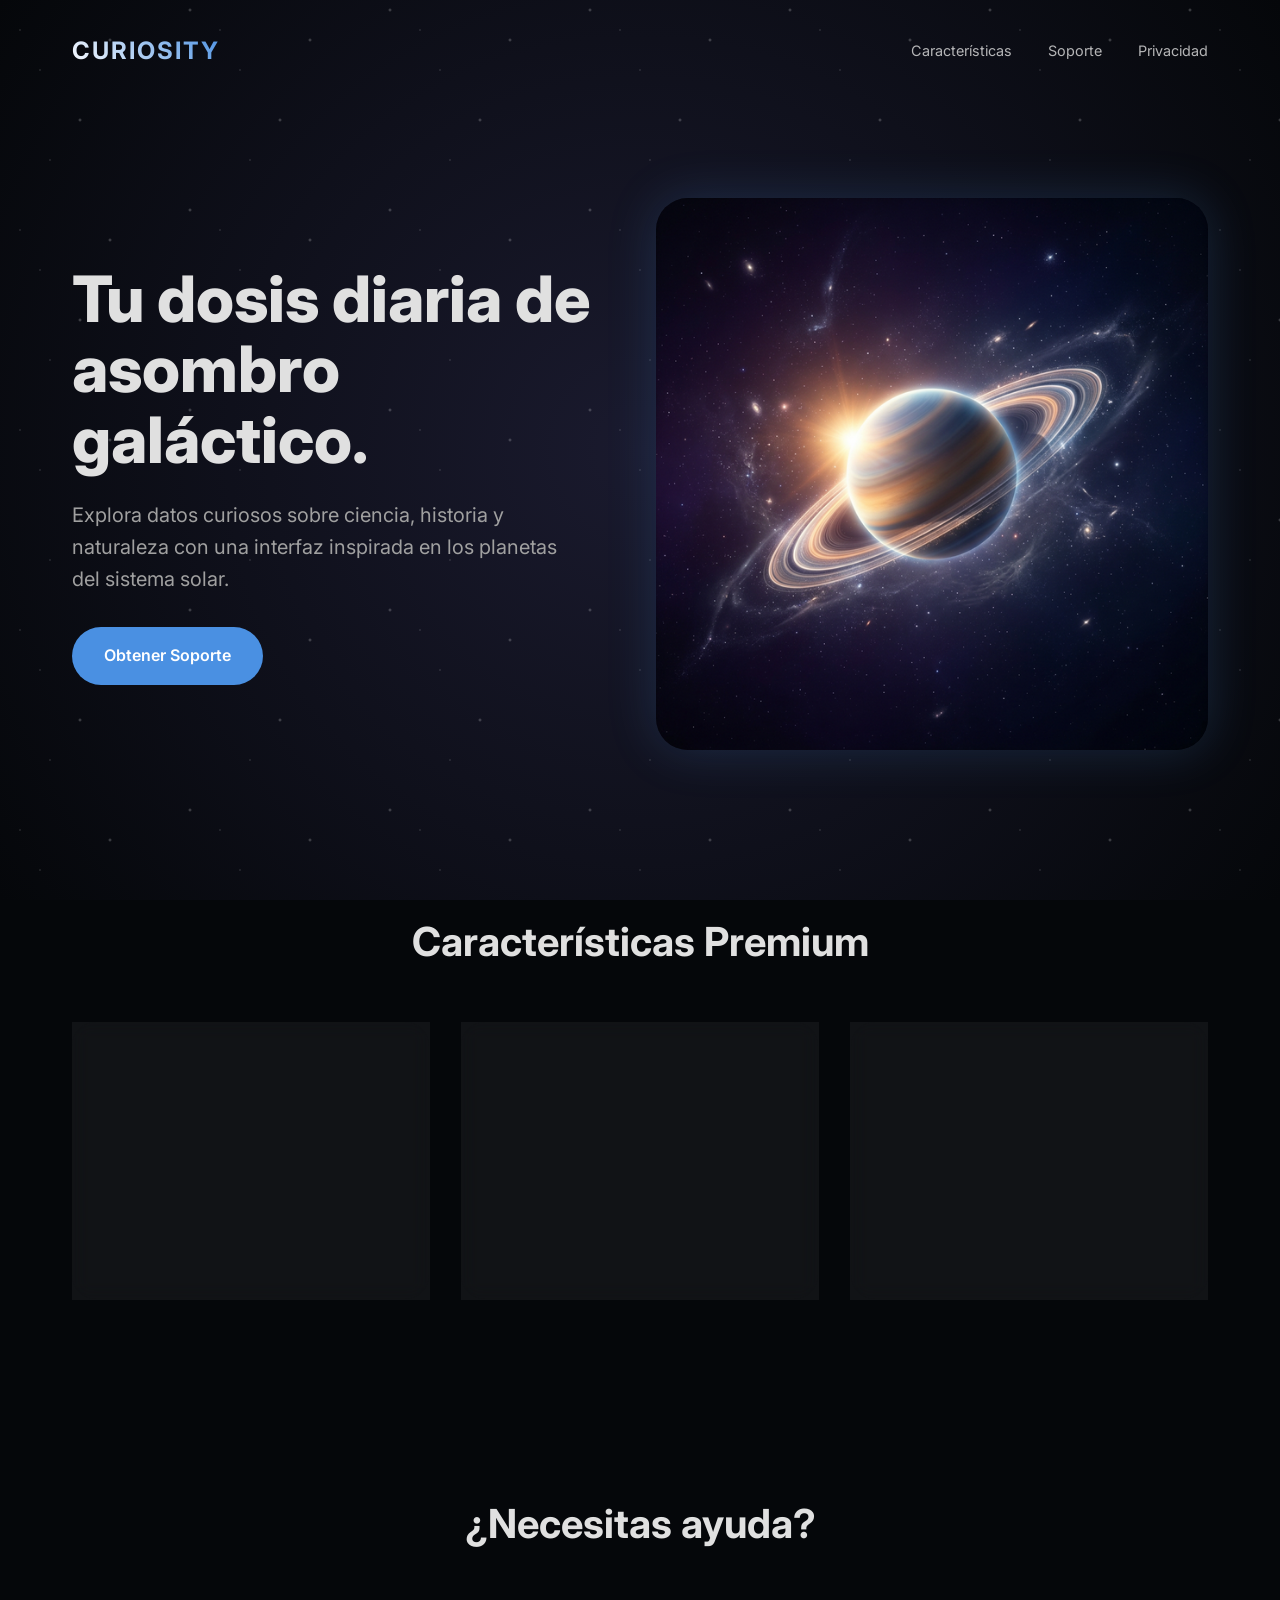
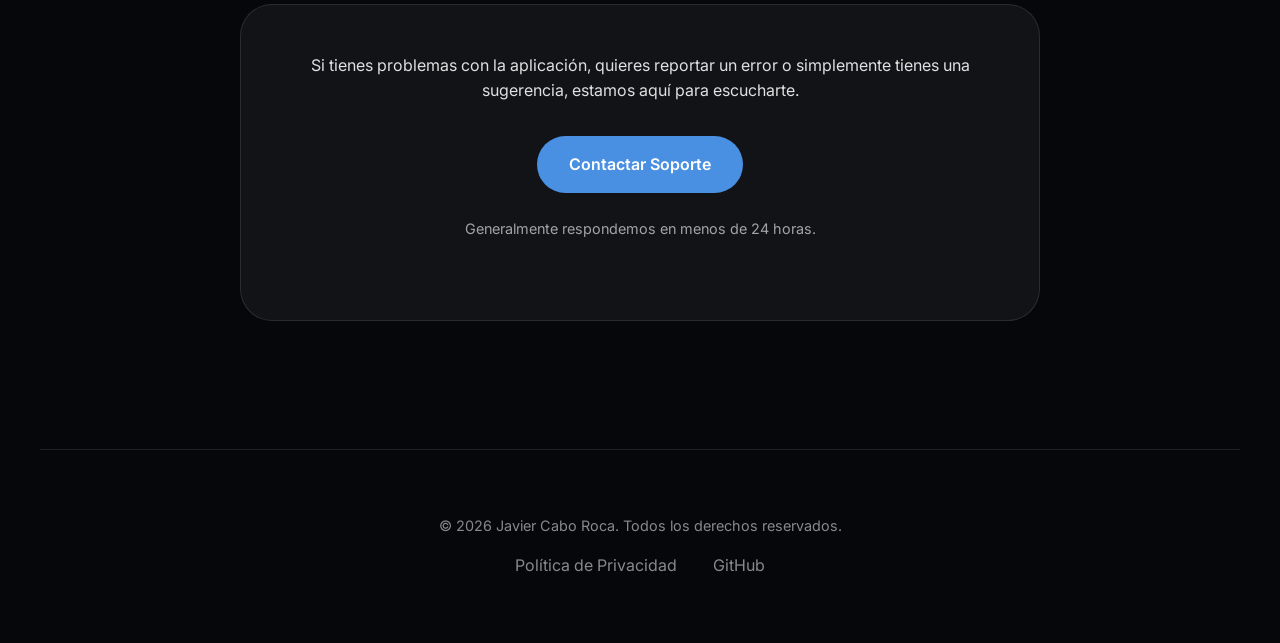
==== index.html @ 267b44f2 "Initial commit for Curiosity Support" ====
<!DOCTYPE html>
<html lang="es">

<head>
    <meta charset="UTF-8">
    <meta name="viewport" content="width=device-width, initial-scale=1.0">
    <title>Curiosity - Descubre el Universo</title>
    <link rel="stylesheet" href="styles.css">
    <link rel="preconnect" href="https://fonts.googleapis.com">
    <link rel="preconnect" href="https://fonts.gstatic.com" crossorigin>
    <link href="https://fonts.googleapis.com/css2?family=Inter:wght@400;600;700;800&display=swap" rel="stylesheet">
    <meta name="description"
        content="Curiosity - Una aplicación iOS para descubrir datos fascinantes sobre ciencia, historia y el universo con temas planetarios inmersivos.">
</head>

<body>
    <div class="stars-container"></div>

    <header>
        <div class="logo">CURIOSITY</div>
        <nav>
            <a href="#features">Características</a>
            <a href="#support">Soporte</a>
            <a href="privacy.html">Privacidad</a>
        </nav>
    </header>

    <main>
        <section class="hero">
            <div class="hero-content">
                <h1>Tu dosis diaria de asombro galáctico.</h1>
                <p>Explora datos curiosos sobre ciencia, historia y naturaleza con una interfaz inspirada en los
                    planetas del sistema solar.</p>
                <a href="#support" class="cta-button">Obtener Soporte</a>
            </div>
            <div class="hero-image">
                <img src="assets/images/hero.png" alt="Curiosity App Preview">
            </div>
        </section>

        <section id="features">
            <h2>Características Premium</h2>
            <div class="features-grid">
                <div class="feature-card">
                    <h3>🌍 Temas Planetarios</h3>
                    <p>Cambia la estética de la app con temas inspirados en Mercurio, Marte, la Tierra y más. Cada uno
                        con su propio ciclo de día/noche.</p>
                </div>
                <div class="feature-card">
                    <h3>🌐 Traducción Inteligente</h3>
                    <p>Datos curiosos de fuentes globales traducidos automáticamente a tu idioma usando tecnología
                        nativa de Apple.</p>
                </div>
                <div class="feature-card">
                    <h3>⚡ Experiencia Fluida</h3>
                    <p>Caché inteligente y pre-carga de datos para que nunca tengas que esperar. Funciona incluso sin
                        conexión.</p>
                </div>
            </div>
        </section>

        <section id="support">
            <h2>¿Necesitas ayuda?</h2>
            <div class="support-container">
                <p>Si tienes problemas con la aplicación, quieres reportar un error o simplemente tienes una sugerencia,
                    estamos aquí para escucharte.</p>
                <a href="mailto:jcaboroca@gmail.com?subject=Soporte Curiosity App" class="cta-button">Contactar
                    Soporte</a>
                <p style="margin-top: 1.5rem; font-size: 0.9rem; opacity: 0.7;">Generalmente respondemos en menos de 24
                    horas.</p>
            </div>
        </section>
    </main>

    <footer>
        <p>&copy; 2026 Javier Cabo Roca. Todos los derechos reservados.</p>
        <div class="footer-links">
            <a href="privacy.html">Política de Privacidad</a>
            <a href="https://github.com/jcaboroca" target="_blank">GitHub</a>
        </div>
    </footer>
</body>

</html>
---- styles.css ----
:root {
    --bg-color: #05070a;
    --text-color: #e0e0e0;
    --accent-color: #4a90e2;
    --secondary-color: #a0a0a0;
    --glass-bg: rgba(255, 255, 255, 0.05);
    --glass-border: rgba(255, 255, 255, 0.1);
    --font-main: 'Inter', -apple-system, BlinkMacSystemFont, "Segoe UI", Roboto, Helvetica, Arial, sans-serif;
}

* {
    margin: 0;
    padding: 0;
    box-sizing: border-box;
}

body {
    background-color: var(--bg-color);
    color: var(--text-color);
    font-family: var(--font-main);
    line-height: 1.6;
    overflow-x: hidden;
}

/* Background Animation */
.stars-container {
    position: fixed;
    top: 0;
    left: 0;
    width: 100%;
    height: 100%;
    z-index: -1;
    background: radial-gradient(circle at center, #1a1a2e 0%, #05070a 100%);
}

.stars-container::after {
    content: "";
    position: absolute;
    top: 0;
    left: 0;
    width: 100%;
    height: 100%;
    background-image: 
        radial-gradient(1px 1px at 20px 30px, #fff, rgba(0,0,0,0)),
        radial-gradient(1px 1px at 40px 70px, #fff, rgba(0,0,0,0)),
        radial-gradient(1px 1px at 50px 160px, #fff, rgba(0,0,0,0)),
        radial-gradient(2px 2px at 80px 120px, #fff, rgba(0,0,0,0)),
        radial-gradient(2px 2px at 110px 40px, #fff, rgba(0,0,0,0)),
        radial-gradient(2px 2px at 190px 10px, #fff, rgba(0,0,0,0));
    background-repeat: repeat;
    background-size: 200px 200px;
    opacity: 0.3;
    animation: move-stars 100s linear infinite;
}

@keyframes move-stars {
    from { transform: translateY(0); }
    to { transform: translateY(-200px); }
}

/* Layout */
header {
    padding: 2rem;
    display: flex;
    justify-content: space-between;
    align-items: center;
    max-width: 1200px;
    margin: 0 auto;
}

.logo {
    font-size: 1.5rem;
    font-weight: 700;
    letter-spacing: 2px;
    background: linear-gradient(45deg, #fff, var(--accent-color));
    -webkit-background-clip: text;
    -webkit-text-fill-color: transparent;
}

nav a {
    color: var(--text-color);
    text-decoration: none;
    margin-left: 2rem;
    font-size: 0.9rem;
    opacity: 0.8;
    transition: opacity 0.3s;
}

nav a:hover {
    opacity: 1;
}

main {
    max-width: 1200px;
    margin: 0 auto;
    padding: 2rem;
}

/* Hero Section */
.hero {
    display: flex;
    align-items: center;
    justify-content: space-between;
    padding: 4rem 0;
    min-height: 70vh;
}

.hero-content {
    flex: 1;
    padding-right: 2rem;
}

.hero-image {
    flex: 1;
    display: flex;
    justify-content: center;
    align-items: center;
    position: relative;
}

.hero-image img {
    max-width: 100%;
    border-radius: 2rem;
    box-shadow: 0 0 50px rgba(74, 144, 226, 0.2);
    animation: float 6s ease-in-out infinite;
}

@keyframes float {
    0%, 100% { transform: translateY(0); }
    50% { transform: translateY(-20px); }
}

h1 {
    font-size: 4rem;
    line-height: 1.1;
    margin-bottom: 1.5rem;
    font-weight: 800;
}

.hero p {
    font-size: 1.25rem;
    color: var(--secondary-color);
    margin-bottom: 2rem;
    max-width: 500px;
}

.cta-button {
    display: inline-block;
    padding: 1rem 2rem;
    background-color: var(--accent-color);
    color: white;
    text-decoration: none;
    border-radius: 50px;
    font-weight: 600;
    transition: transform 0.3s, box-shadow 0.3s;
}

.cta-button:hover {
    transform: translateY(-3px);
    box-shadow: 0 10px 20px rgba(74, 144, 226, 0.3);
}

/* Sections */
section {
    padding: 6rem 0;
}

h2 {
    font-size: 2.5rem;
    margin-bottom: 3rem;
    text-align: center;
}

.features-grid {
    display: grid;
    grid-template-columns: repeat(auto-fit, minmax(300px, 1fr));
    gap: 2rem;
}

.feature-card {
    background: var(--glass-bg);
    border: 1px solid var(--glass-border);
    backdrop-filter: blur(10px);
    padding: 2.5rem;
    border-radius: 1.5rem;
    transition: transform 0.3s;
}

.feature-card:hover {
    transform: translateY(-10px);
    background: rgba(255, 255, 255, 0.08);
}

.feature-card h3 {
    font-size: 1.5rem;
    margin-bottom: 1rem;
    color: var(--accent-color);
}

.support-container {
    max-width: 800px;
    margin: 0 auto;
    background: var(--glass-bg);
    border: 1px solid var(--glass-border);
    padding: 3rem;
    border-radius: 2rem;
    text-align: center;
}

.support-container p {
    margin-bottom: 2rem;
}

footer {
    padding: 4rem 2rem;
    text-align: center;
    border-top: 1px solid var(--glass-border);
    max-width: 1200px;
    margin: 0 auto;
}

footer p {
    opacity: 0.6;
    font-size: 0.9rem;
}

.footer-links {
    margin-top: 1rem;
}

.footer-links a {
    color: var(--text-color);
    text-decoration: none;
    margin: 0 1rem;
    opacity: 0.6;
}

.footer-links a:hover {
    opacity: 1;
}

/* Privacy Page Specific */
.policy-content {
    max-width: 800px;
    margin: 0 auto;
    padding: 4rem 0;
}

.policy-content h3 {
    margin-top: 2rem;
    margin-bottom: 1rem;
}

.policy-content p {
    margin-bottom: 1rem;
    color: var(--secondary-color);
}

/* Responsive */
@media (max-width: 768px) {
    .hero {
        flex-direction: column;
        text-align: center;
        padding: 2rem 0;
    }
    
    .hero-content {
        padding-right: 0;
        margin-bottom: 3rem;
    }
    
    h1 {
        font-size: 2.5rem;
    }
    
    .hero p {
        margin: 0 auto 2rem;
    }
}
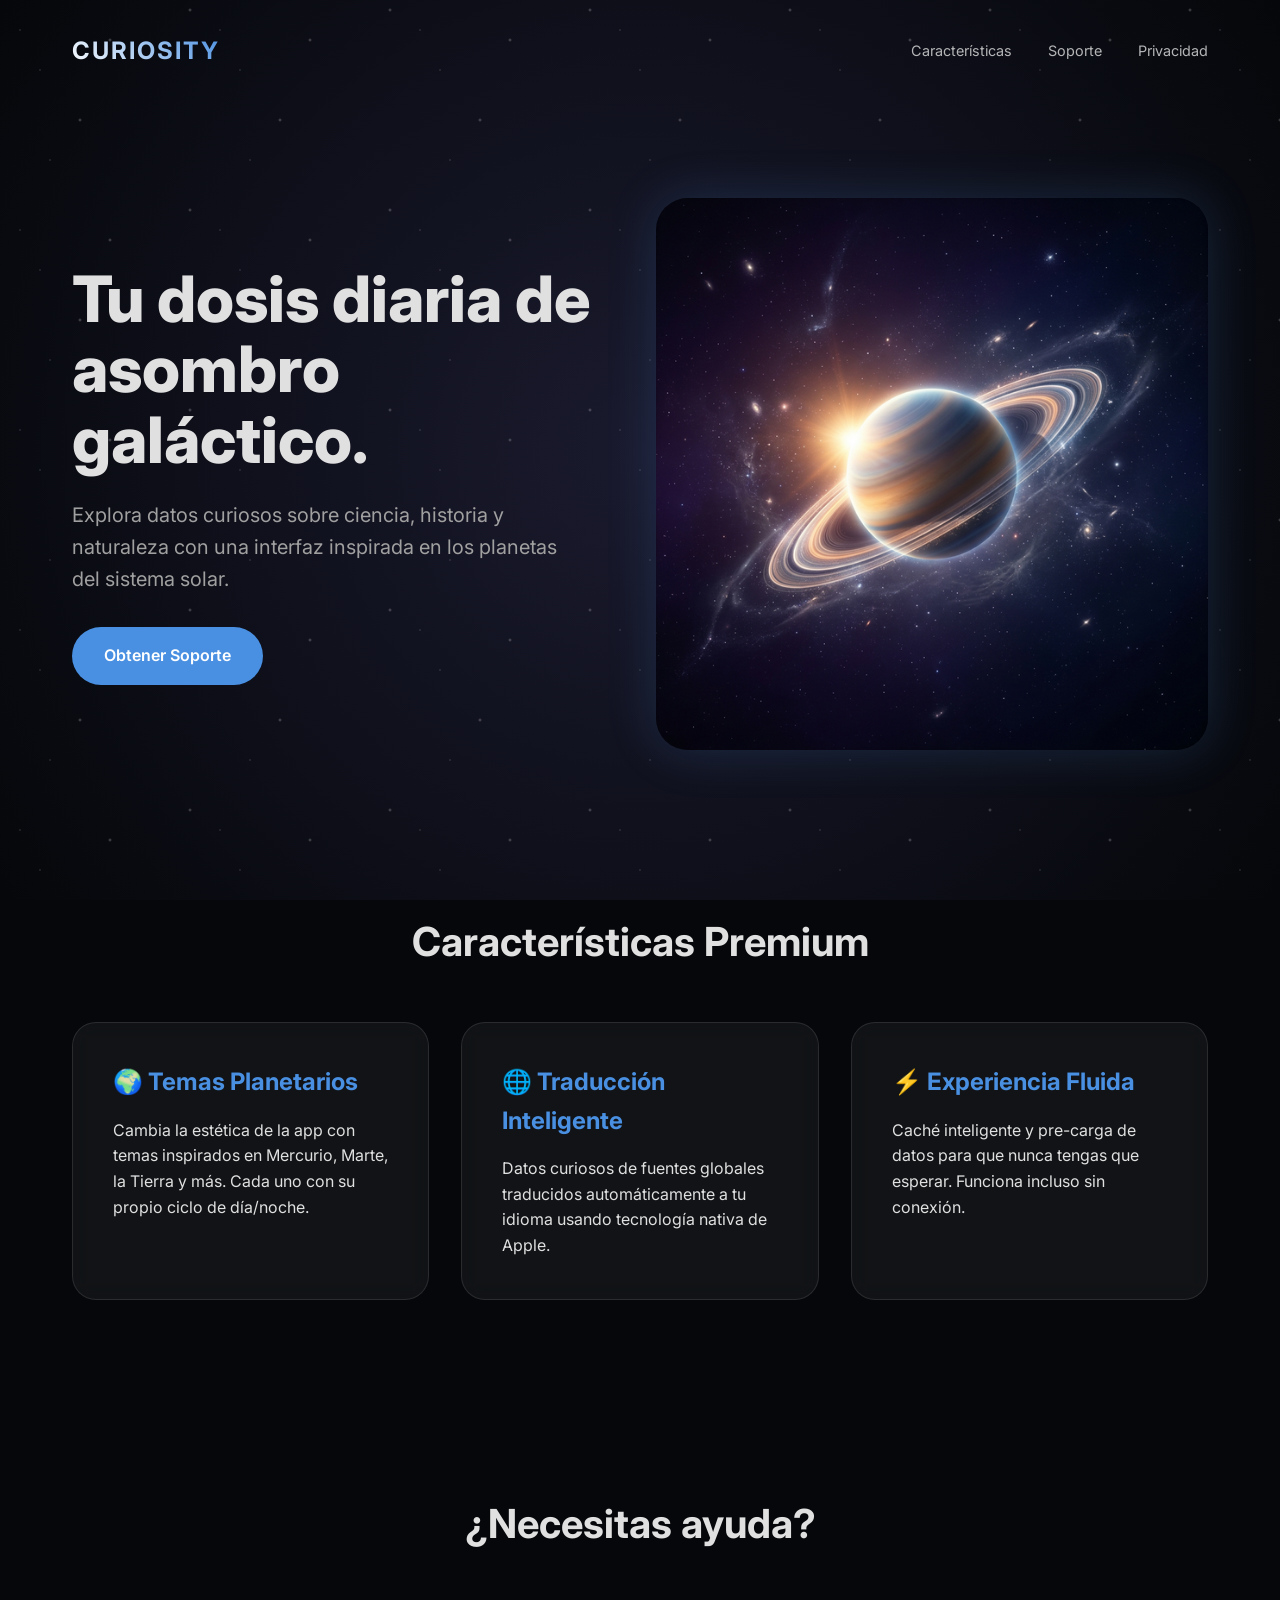
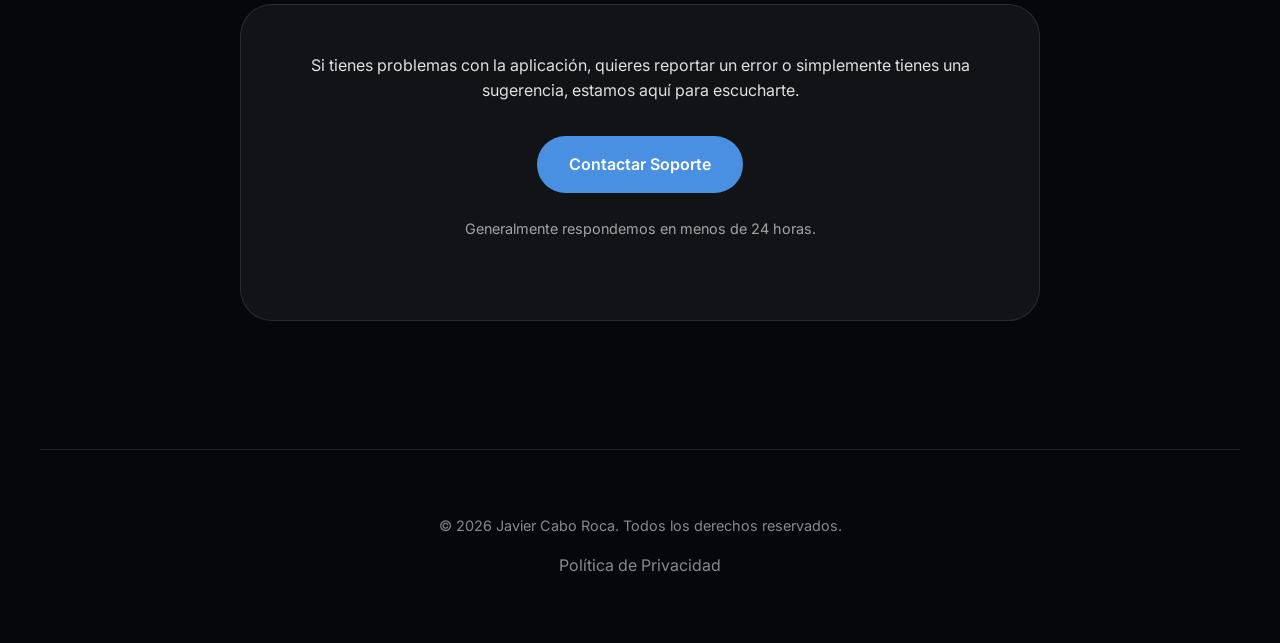
==== commit 08a0b219: "commit github delete link" ====
--- a/index.html
+++ b/index.html
@@ -76,7 +76,6 @@
         <p>&copy; 2026 Javier Cabo Roca. Todos los derechos reservados.</p>
         <div class="footer-links">
             <a href="privacy.html">Política de Privacidad</a>
-            <a href="https://github.com/jcaboroca" target="_blank">GitHub</a>
         </div>
     </footer>
 </body>
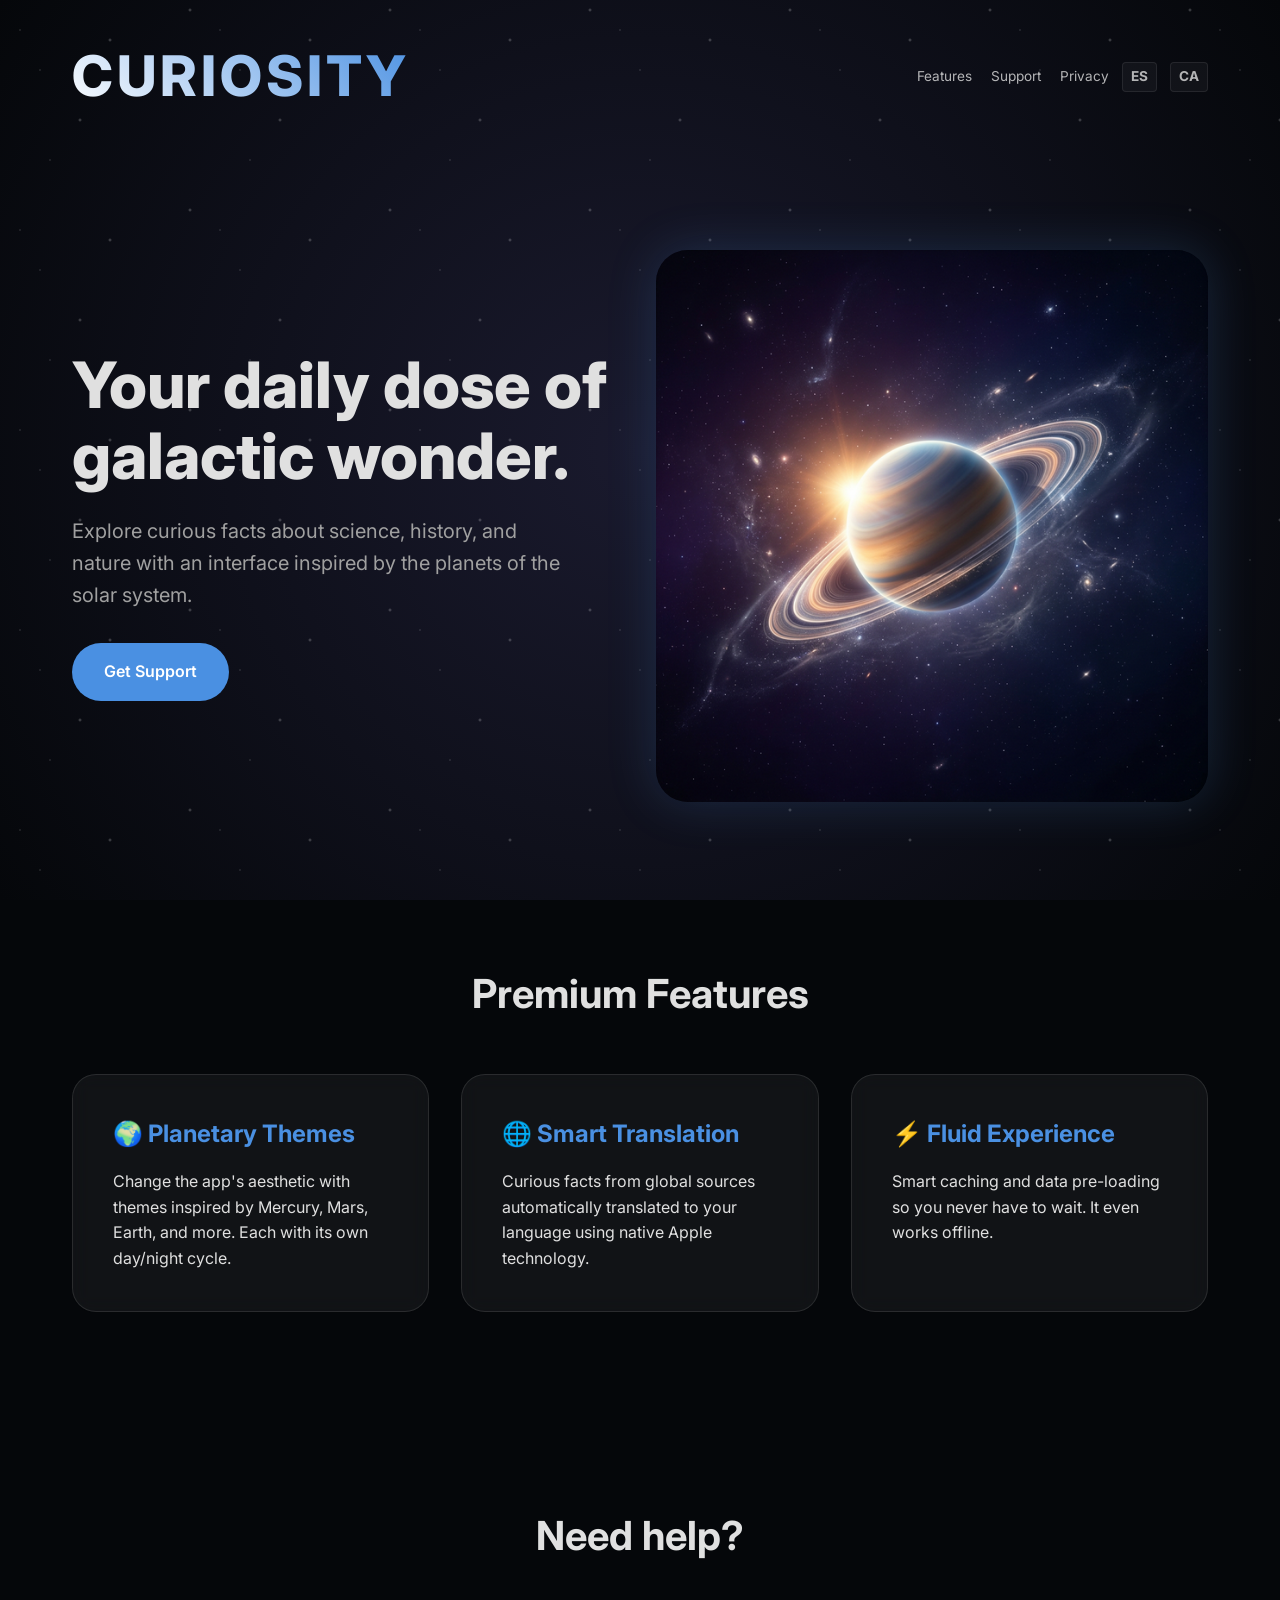
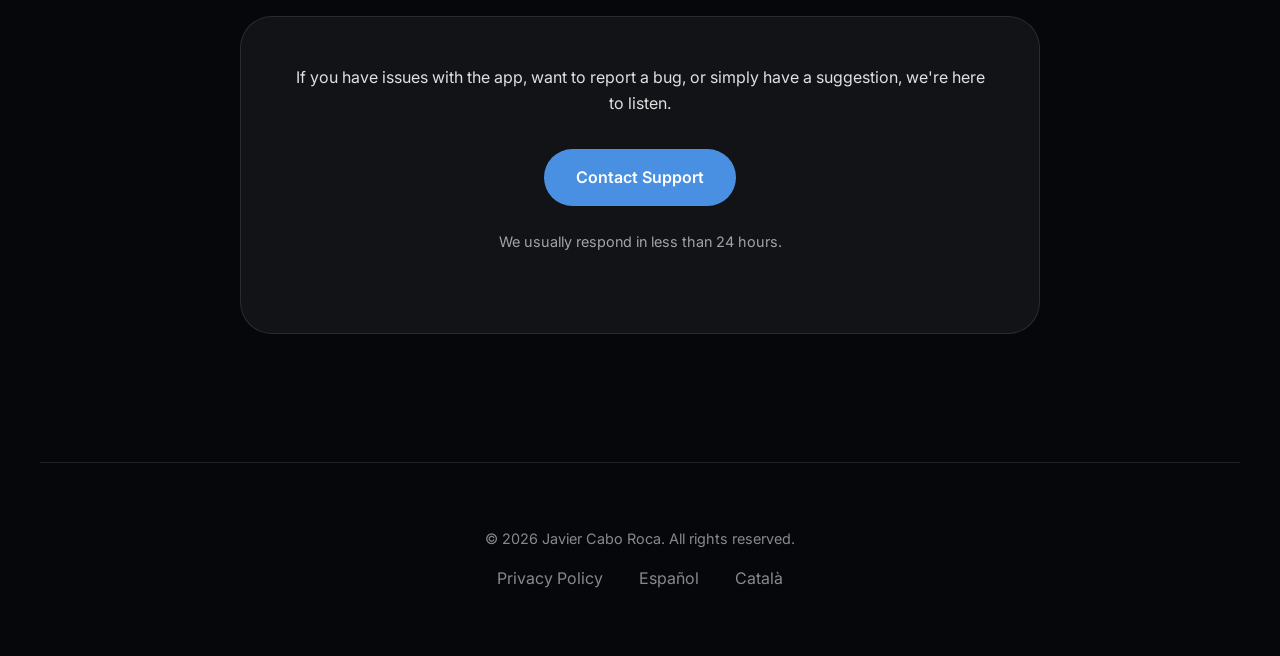
==== commit 09b462b4: "languages" ====
--- a/index.html
+++ b/index.html
@@ -1,16 +1,16 @@
 <!DOCTYPE html>
-<html lang="es">
+<html lang="en">
 
 <head>
     <meta charset="UTF-8">
     <meta name="viewport" content="width=device-width, initial-scale=1.0">
-    <title>Curiosity - Descubre el Universo</title>
+    <title>Curiosity - Discover the Universe</title>
     <link rel="stylesheet" href="styles.css">
     <link rel="preconnect" href="https://fonts.googleapis.com">
     <link rel="preconnect" href="https://fonts.gstatic.com" crossorigin>
     <link href="https://fonts.googleapis.com/css2?family=Inter:wght@400;600;700;800&display=swap" rel="stylesheet">
     <meta name="description"
-        content="Curiosity - Una aplicación iOS para descubrir datos fascinantes sobre ciencia, historia y el universo con temas planetarios inmersivos.">
+        content="Curiosity - An iOS app to discover fascinating facts about science, history, and the universe with immersive planetary themes.">
 </head>
 
 <body>
@@ -19,19 +19,21 @@
     <header>
         <div class="logo">CURIOSITY</div>
         <nav>
-            <a href="#features">Características</a>
-            <a href="#support">Soporte</a>
-            <a href="privacy.html">Privacidad</a>
+            <a href="#features">Features</a>
+            <a href="#support">Support</a>
+            <a href="privacy.html">Privacy</a>
+            <a href="es/index.html" class="lang-switch">ES</a>
+            <a href="ca/index.html" class="lang-switch">CA</a>
         </nav>
     </header>
 
     <main>
         <section class="hero">
             <div class="hero-content">
-                <h1>Tu dosis diaria de asombro galáctico.</h1>
-                <p>Explora datos curiosos sobre ciencia, historia y naturaleza con una interfaz inspirada en los
-                    planetas del sistema solar.</p>
-                <a href="#support" class="cta-button">Obtener Soporte</a>
+                <h1>Your daily dose of galactic wonder.</h1>
+                <p>Explore curious facts about science, history, and nature with an interface inspired by the planets of
+                    the solar system.</p>
+                <a href="#support" class="cta-button">Get Support</a>
             </div>
             <div class="hero-image">
                 <img src="assets/images/hero.png" alt="Curiosity App Preview">
@@ -39,43 +41,44 @@
         </section>
 
         <section id="features">
-            <h2>Características Premium</h2>
+            <h2>Premium Features</h2>
             <div class="features-grid">
                 <div class="feature-card">
-                    <h3>🌍 Temas Planetarios</h3>
-                    <p>Cambia la estética de la app con temas inspirados en Mercurio, Marte, la Tierra y más. Cada uno
-                        con su propio ciclo de día/noche.</p>
+                    <h3>🌍 Planetary Themes</h3>
+                    <p>Change the app's aesthetic with themes inspired by Mercury, Mars, Earth, and more. Each with its
+                        own day/night cycle.</p>
                 </div>
                 <div class="feature-card">
-                    <h3>🌐 Traducción Inteligente</h3>
-                    <p>Datos curiosos de fuentes globales traducidos automáticamente a tu idioma usando tecnología
-                        nativa de Apple.</p>
+                    <h3>🌐 Smart Translation</h3>
+                    <p>Curious facts from global sources automatically translated to your language using native Apple
+                        technology.</p>
                 </div>
                 <div class="feature-card">
-                    <h3>⚡ Experiencia Fluida</h3>
-                    <p>Caché inteligente y pre-carga de datos para que nunca tengas que esperar. Funciona incluso sin
-                        conexión.</p>
+                    <h3>⚡ Fluid Experience</h3>
+                    <p>Smart caching and data pre-loading so you never have to wait. It even works offline.</p>
                 </div>
             </div>
         </section>
 
         <section id="support">
-            <h2>¿Necesitas ayuda?</h2>
+            <h2>Need help?</h2>
             <div class="support-container">
-                <p>Si tienes problemas con la aplicación, quieres reportar un error o simplemente tienes una sugerencia,
-                    estamos aquí para escucharte.</p>
-                <a href="mailto:jcaboroca@gmail.com?subject=Soporte Curiosity App" class="cta-button">Contactar
-                    Soporte</a>
-                <p style="margin-top: 1.5rem; font-size: 0.9rem; opacity: 0.7;">Generalmente respondemos en menos de 24
-                    horas.</p>
+                <p>If you have issues with the app, want to report a bug, or simply have a suggestion, we're here to
+                    listen.</p>
+                <a href="mailto:jcaboroca@gmail.com?subject=Curiosity App Support" class="cta-button">Contact
+                    Support</a>
+                <p style="margin-top: 1.5rem; font-size: 0.9rem; opacity: 0.7;">We usually respond in less than 24
+                    hours.</p>
             </div>
         </section>
     </main>
 
     <footer>
-        <p>&copy; 2026 Javier Cabo Roca. Todos los derechos reservados.</p>
+        <p>&copy; 2026 Javier Cabo Roca. All rights reserved.</p>
         <div class="footer-links">
-            <a href="privacy.html">Política de Privacidad</a>
+            <a href="privacy.html">Privacy Policy</a>
+            <a href="es/index.html">Español</a>
+            <a href="ca/index.html">Català</a>
         </div>
     </footer>
 </body>
--- a/styles.css
+++ b/styles.css
@@ -40,13 +40,13 @@
     left: 0;
     width: 100%;
     height: 100%;
-    background-image: 
-        radial-gradient(1px 1px at 20px 30px, #fff, rgba(0,0,0,0)),
-        radial-gradient(1px 1px at 40px 70px, #fff, rgba(0,0,0,0)),
-        radial-gradient(1px 1px at 50px 160px, #fff, rgba(0,0,0,0)),
-        radial-gradient(2px 2px at 80px 120px, #fff, rgba(0,0,0,0)),
-        radial-gradient(2px 2px at 110px 40px, #fff, rgba(0,0,0,0)),
-        radial-gradient(2px 2px at 190px 10px, #fff, rgba(0,0,0,0));
+    background-image:
+        radial-gradient(1px 1px at 20px 30px, #fff, rgba(0, 0, 0, 0)),
+        radial-gradient(1px 1px at 40px 70px, #fff, rgba(0, 0, 0, 0)),
+        radial-gradient(1px 1px at 50px 160px, #fff, rgba(0, 0, 0, 0)),
+        radial-gradient(2px 2px at 80px 120px, #fff, rgba(0, 0, 0, 0)),
+        radial-gradient(2px 2px at 110px 40px, #fff, rgba(0, 0, 0, 0)),
+        radial-gradient(2px 2px at 190px 10px, #fff, rgba(0, 0, 0, 0));
     background-repeat: repeat;
     background-size: 200px 200px;
     opacity: 0.3;
@@ -54,8 +54,13 @@
 }
 
 @keyframes move-stars {
-    from { transform: translateY(0); }
-    to { transform: translateY(-200px); }
+    from {
+        transform: translateY(0);
+    }
+
+    to {
+        transform: translateY(-200px);
+    }
 }
 
 /* Layout */
@@ -69,21 +74,36 @@
 }
 
 .logo {
-    font-size: 1.5rem;
-    font-weight: 700;
-    letter-spacing: 2px;
+    font-size: 3.5rem;
+    font-weight: 800;
+    letter-spacing: 4px;
     background: linear-gradient(45deg, #fff, var(--accent-color));
     -webkit-background-clip: text;
+    background-clip: text;
     -webkit-text-fill-color: transparent;
+}
+
+header nav {
+    display: flex;
+    align-items: center;
 }
 
 nav a {
     color: var(--text-color);
     text-decoration: none;
-    margin-left: 2rem;
-    font-size: 0.9rem;
+    margin-left: 1.2rem;
+    font-size: 0.85rem;
     opacity: 0.8;
     transition: opacity 0.3s;
+}
+
+.lang-switch {
+    border: 1px solid var(--glass-border);
+    padding: 0.2rem 0.5rem;
+    border-radius: 4px;
+    font-weight: 700;
+    background: var(--glass-bg);
+    margin-left: 0.8rem;
 }
 
 nav a:hover {
@@ -126,8 +146,15 @@
 }
 
 @keyframes float {
-    0%, 100% { transform: translateY(0); }
-    50% { transform: translateY(-20px); }
+
+    0%,
+    100% {
+        transform: translateY(0);
+    }
+
+    50% {
+        transform: translateY(-20px);
+    }
 }
 
 h1 {
@@ -263,17 +290,17 @@
         text-align: center;
         padding: 2rem 0;
     }
-    
+
     .hero-content {
         padding-right: 0;
         margin-bottom: 3rem;
     }
-    
+
     h1 {
         font-size: 2.5rem;
     }
-    
+
     .hero p {
         margin: 0 auto 2rem;
     }
-}
+}
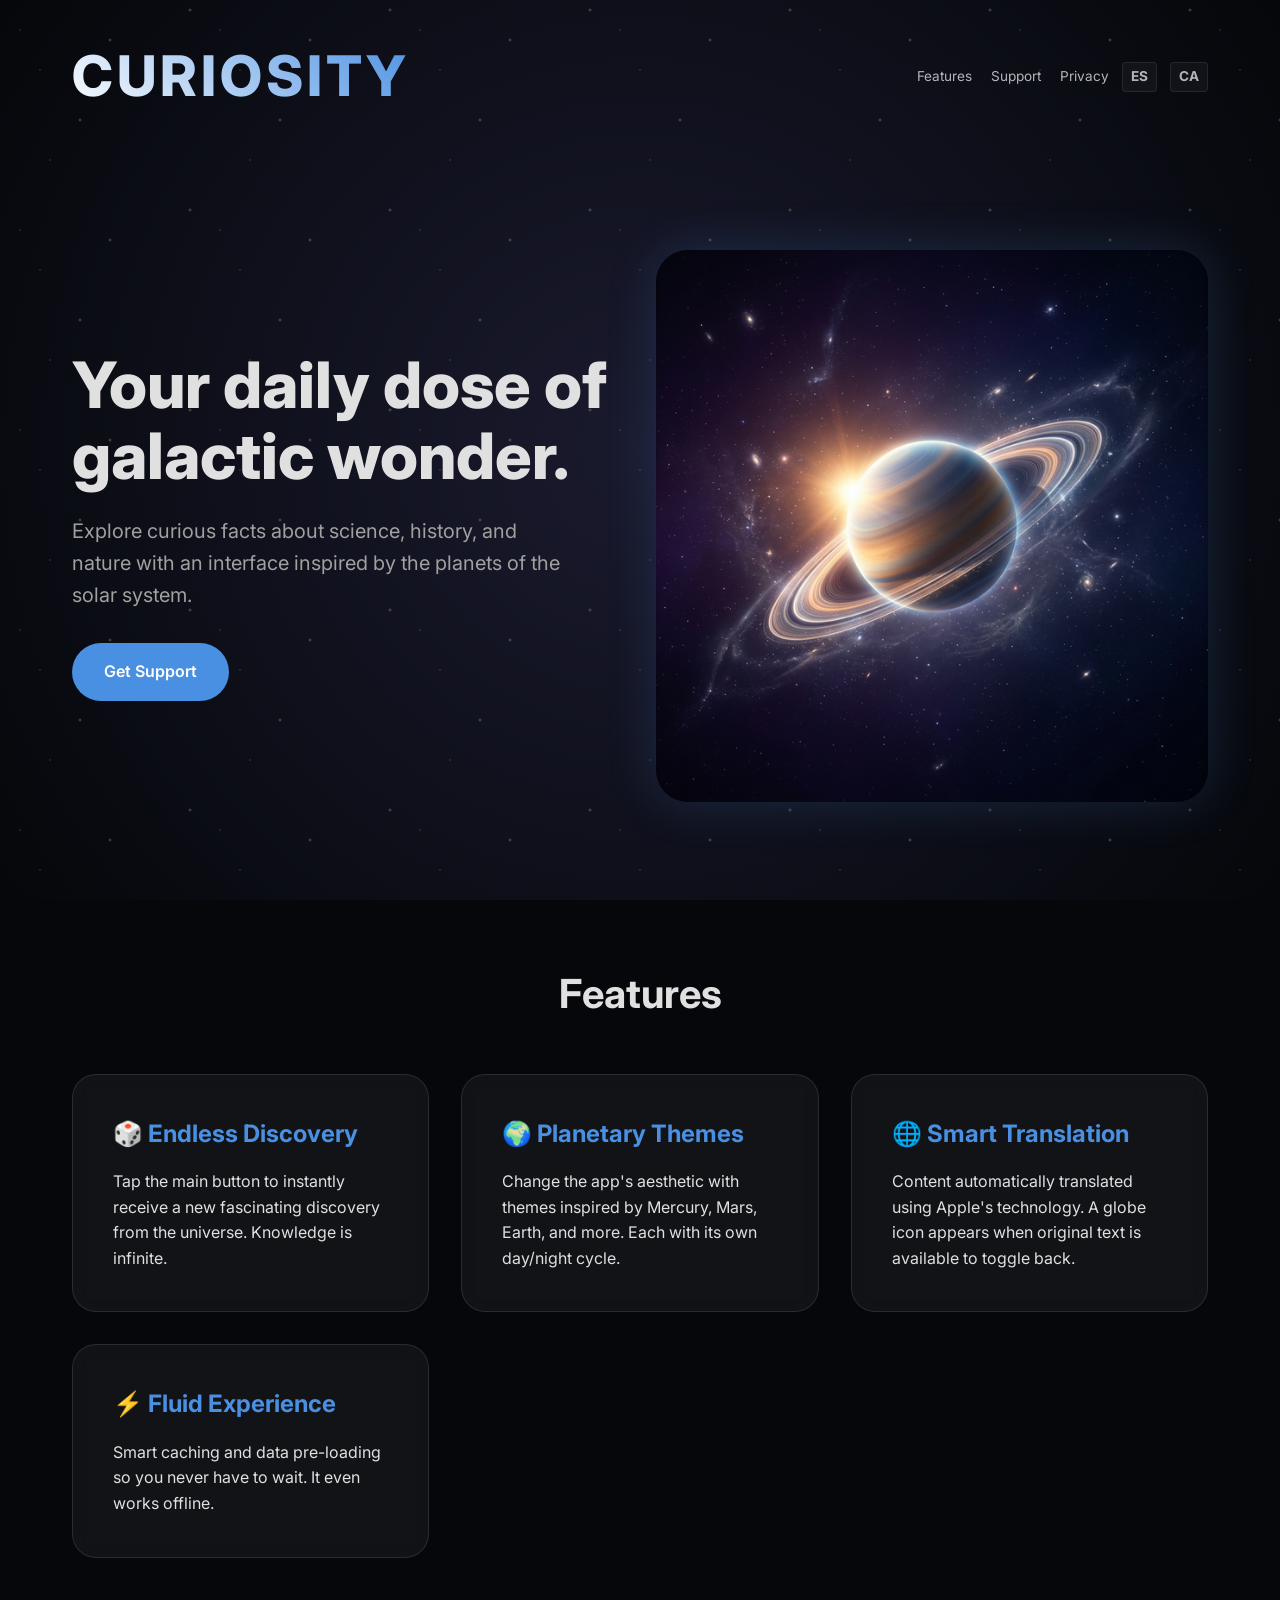
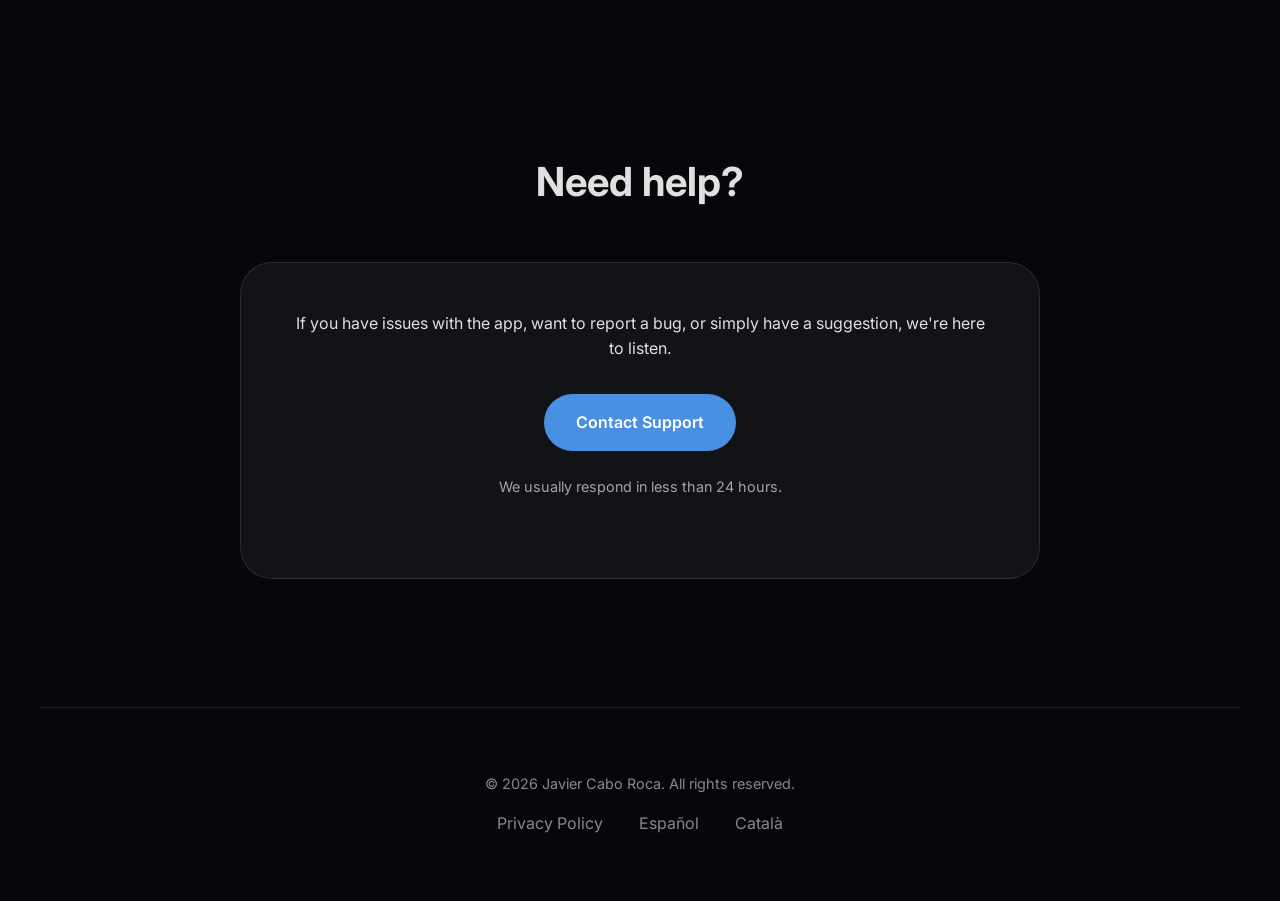
==== commit 40b9f61a: "feat: Add 'Endless Discovery' feature, refine 'Smart Translation' description, update 'Features' sec" ====
--- a/index.html
+++ b/index.html
@@ -41,8 +41,13 @@
         </section>
 
         <section id="features">
-            <h2>Premium Features</h2>
+            <h2>Features</h2>
             <div class="features-grid">
+                <div class="feature-card">
+                    <h3>🎲 Endless Discovery</h3>
+                    <p>Tap the main button to instantly receive a new fascinating discovery from the universe. Knowledge
+                        is infinite.</p>
+                </div>
                 <div class="feature-card">
                     <h3>🌍 Planetary Themes</h3>
                     <p>Change the app's aesthetic with themes inspired by Mercury, Mars, Earth, and more. Each with its
@@ -50,8 +55,8 @@
                 </div>
                 <div class="feature-card">
                     <h3>🌐 Smart Translation</h3>
-                    <p>Curious facts from global sources automatically translated to your language using native Apple
-                        technology.</p>
+                    <p>Content automatically translated using Apple's technology. A globe icon appears when original
+                        text is available to toggle back.</p>
                 </div>
                 <div class="feature-card">
                     <h3>⚡ Fluid Experience</h3>
--- a/styles.css
+++ b/styles.css
@@ -285,15 +285,31 @@
 
 /* Responsive */
 @media (max-width: 768px) {
-    .hero {
+    header {
         flex-direction: column;
+        gap: 1.5rem;
+        padding: 1.5rem 1rem;
         text-align: center;
-        padding: 2rem 0;
-    }
-
-    .hero-content {
-        padding-right: 0;
-        margin-bottom: 3rem;
+    }
+
+    header nav {
+        justify-content: center;
+        flex-wrap: wrap;
+        gap: 0.5rem;
+    }
+
+    nav a {
+        margin: 0.3rem 0.6rem;
+        font-size: 0.8rem;
+    }
+
+    .lang-switch {
+        margin: 0.2rem;
+    }
+
+    .logo {
+        font-size: 2.2rem;
+        letter-spacing: 2px;
     }
 
     h1 {
@@ -302,5 +318,14 @@
 
     .hero p {
         margin: 0 auto 2rem;
+        font-size: 1.1rem;
+    }
+
+    .features-grid {
+        grid-template-columns: 1fr;
+    }
+
+    .feature-card {
+        padding: 1.5rem;
     }
 }
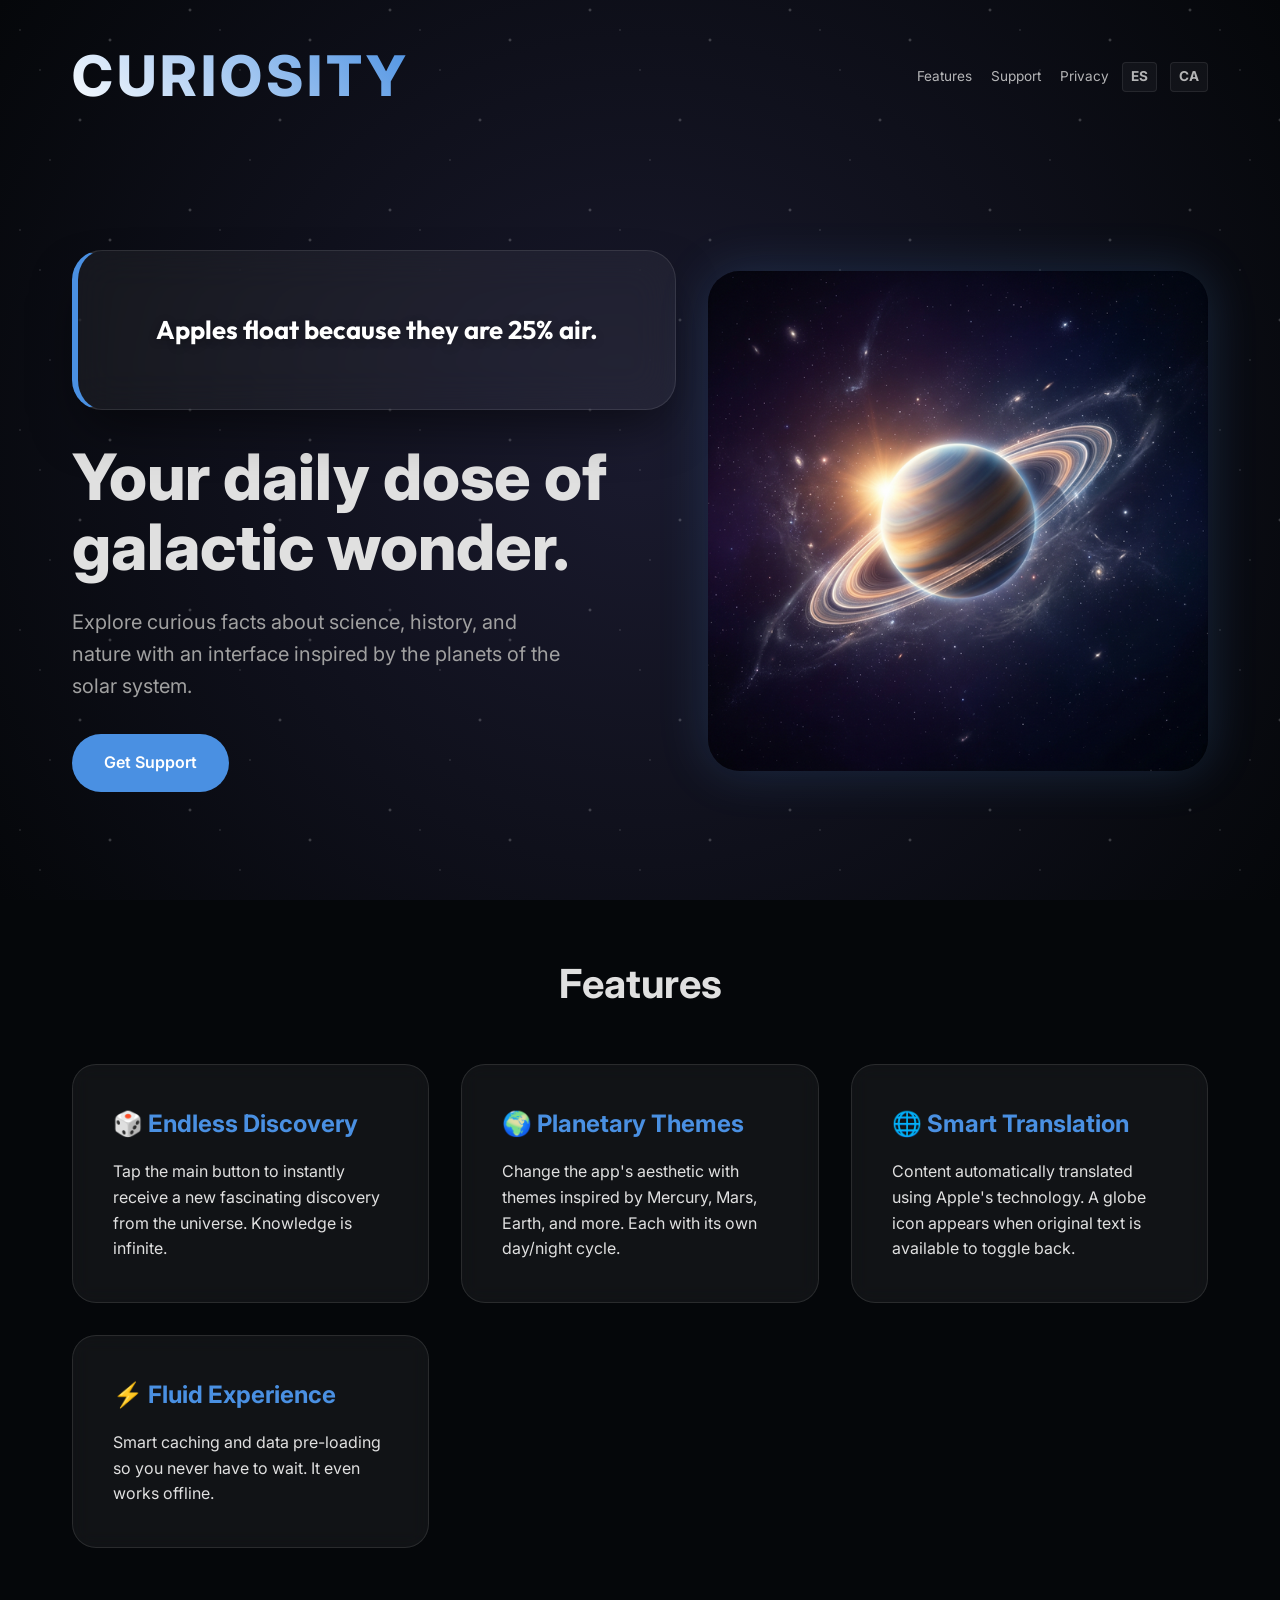
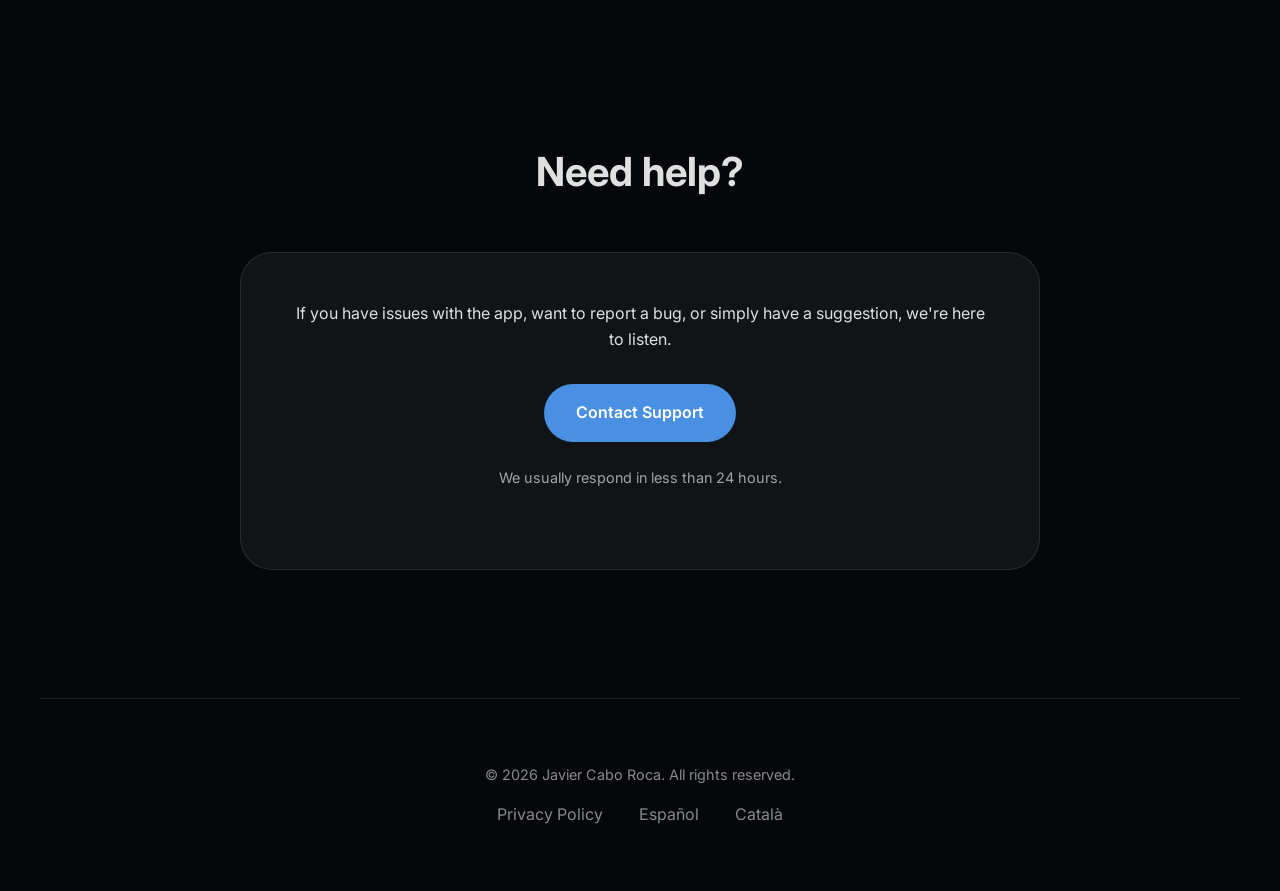
==== commit 6cfe8815: "fix: Corrected Catalan translation from "Temas Planetaris" to "Temes Planetaris"." ====
--- a/index.html
+++ b/index.html
@@ -8,7 +8,9 @@
     <link rel="stylesheet" href="styles.css">
     <link rel="preconnect" href="https://fonts.googleapis.com">
     <link rel="preconnect" href="https://fonts.gstatic.com" crossorigin>
-    <link href="https://fonts.googleapis.com/css2?family=Inter:wght@400;600;700;800&display=swap" rel="stylesheet">
+    <link
+        href="https://fonts.googleapis.com/css2?family=Inter:wght@400;600;700;800&family=Outfit:wght@700;900&display=swap"
+        rel="stylesheet">
     <meta name="description"
         content="Curiosity - An iOS app to discover fascinating facts about science, history, and the universe with immersive planetary themes.">
 </head>
@@ -30,6 +32,9 @@
     <main>
         <section class="hero">
             <div class="hero-content">
+                <div class="demo-widget" style="margin-bottom: 2rem; max-width: 100%;">
+                    <div id="fact-text">Loading discovery...</div>
+                </div>
                 <h1>Your daily dose of galactic wonder.</h1>
                 <p>Explore curious facts about science, history, and nature with an interface inspired by the planets of
                     the solar system.</p>
@@ -86,6 +91,7 @@
             <a href="ca/index.html">Català</a>
         </div>
     </footer>
+    <script src="script.js"></script>
 </body>
 
 </html>
--- a/styles.css
+++ b/styles.css
@@ -136,6 +136,7 @@
     justify-content: center;
     align-items: center;
     position: relative;
+    max-width: 500px;
 }
 
 .hero-image img {
@@ -143,6 +144,42 @@
     border-radius: 2rem;
     box-shadow: 0 0 50px rgba(74, 144, 226, 0.2);
     animation: float 6s ease-in-out infinite;
+}
+
+/* Demo Widget */
+.demo-widget {
+    background: rgba(255, 255, 255, 0.05);
+    backdrop-filter: blur(20px);
+    -webkit-backdrop-filter: blur(20px);
+    border: 1px solid rgba(255, 255, 255, 0.1);
+    border-radius: 30px;
+    padding: 2.5rem;
+    width: 100%;
+    max-width: 600px;
+    min-height: 160px;
+    display: flex;
+    align-items: center;
+    justify-content: center;
+    box-shadow: 0 25px 50px -12px rgba(0, 0, 0, 0.5);
+    position: relative;
+    overflow: hidden;
+    margin-bottom: 2.5rem;
+    border-left: 6px solid var(--accent-color);
+}
+
+#fact-text {
+    font-family: 'Outfit', sans-serif;
+    font-size: 1.6rem;
+    line-height: 1.3;
+    font-weight: 700;
+    text-align: center;
+    color: #ffffff;
+    transition: opacity 0.5s ease;
+    text-shadow: 0 2px 10px rgba(0, 0, 0, 0.3);
+}
+
+#fact-text.fade-out {
+    opacity: 0;
 }
 
 @keyframes float {
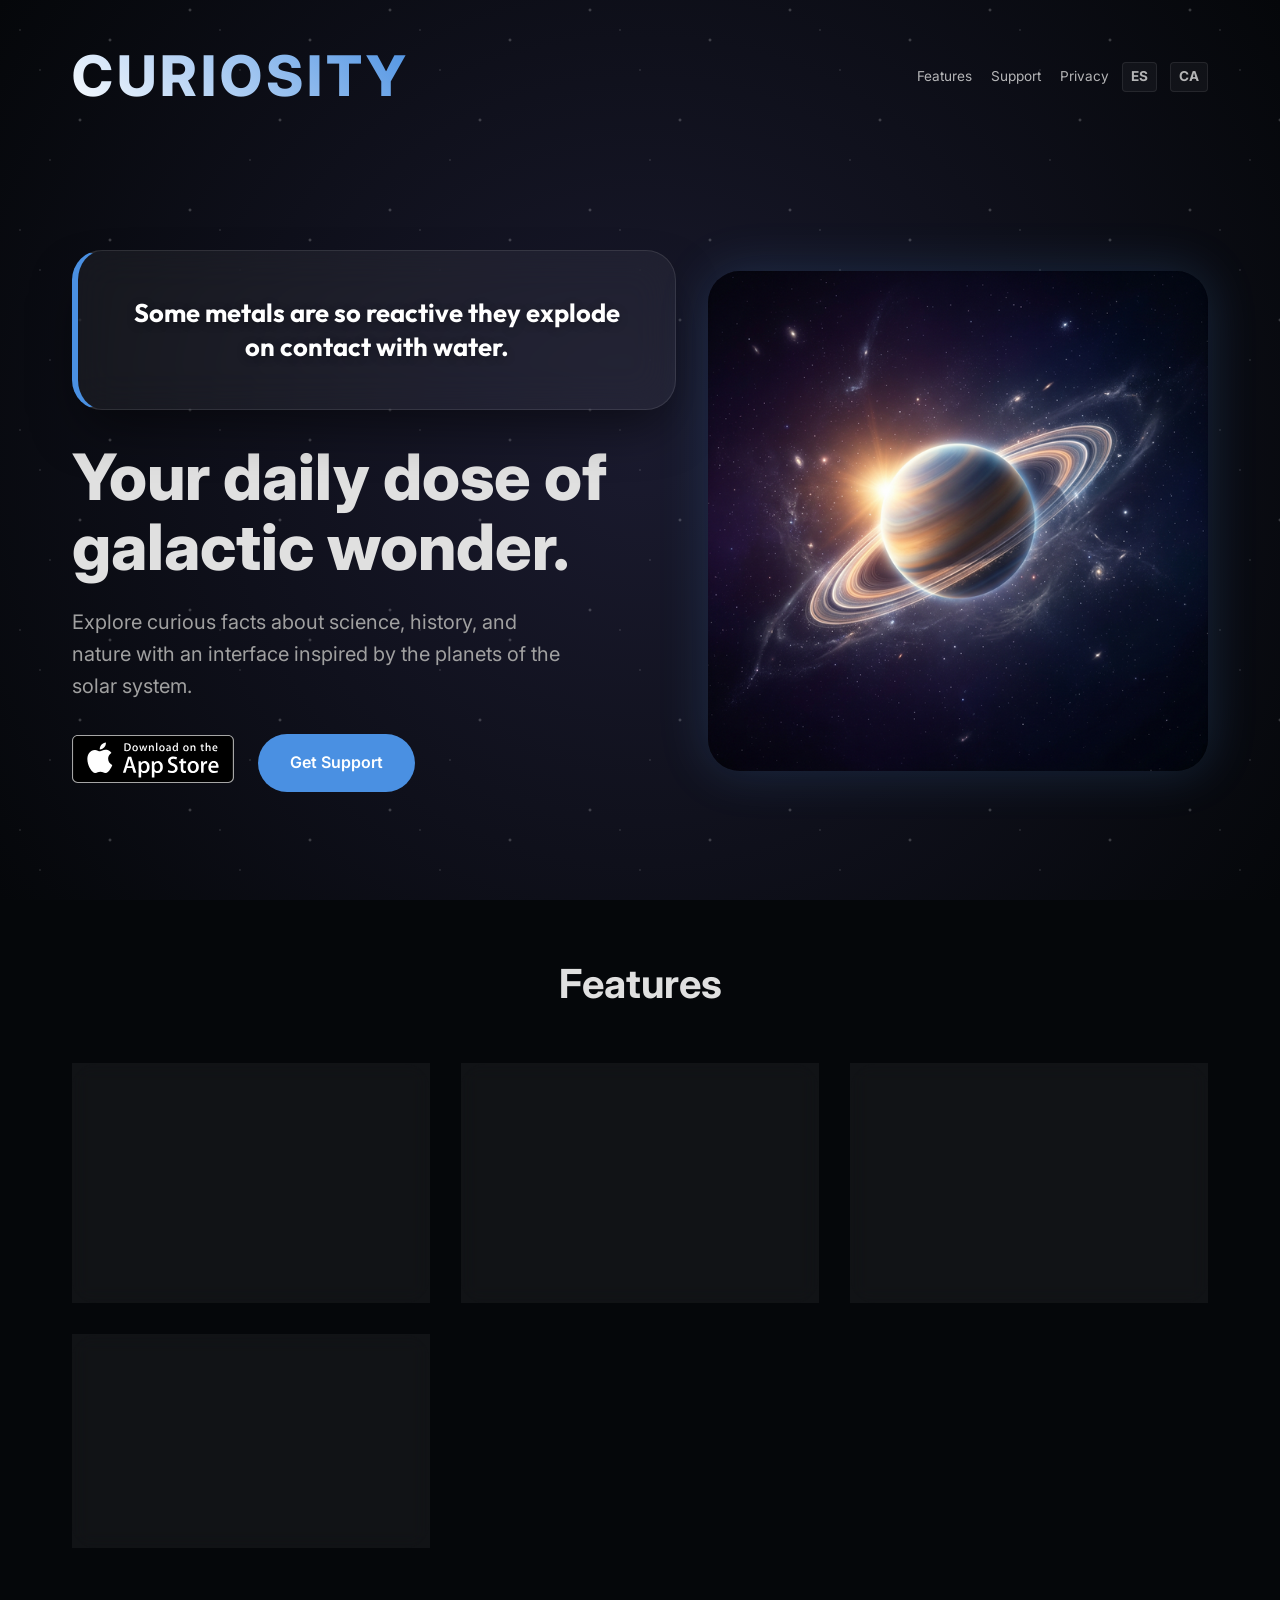
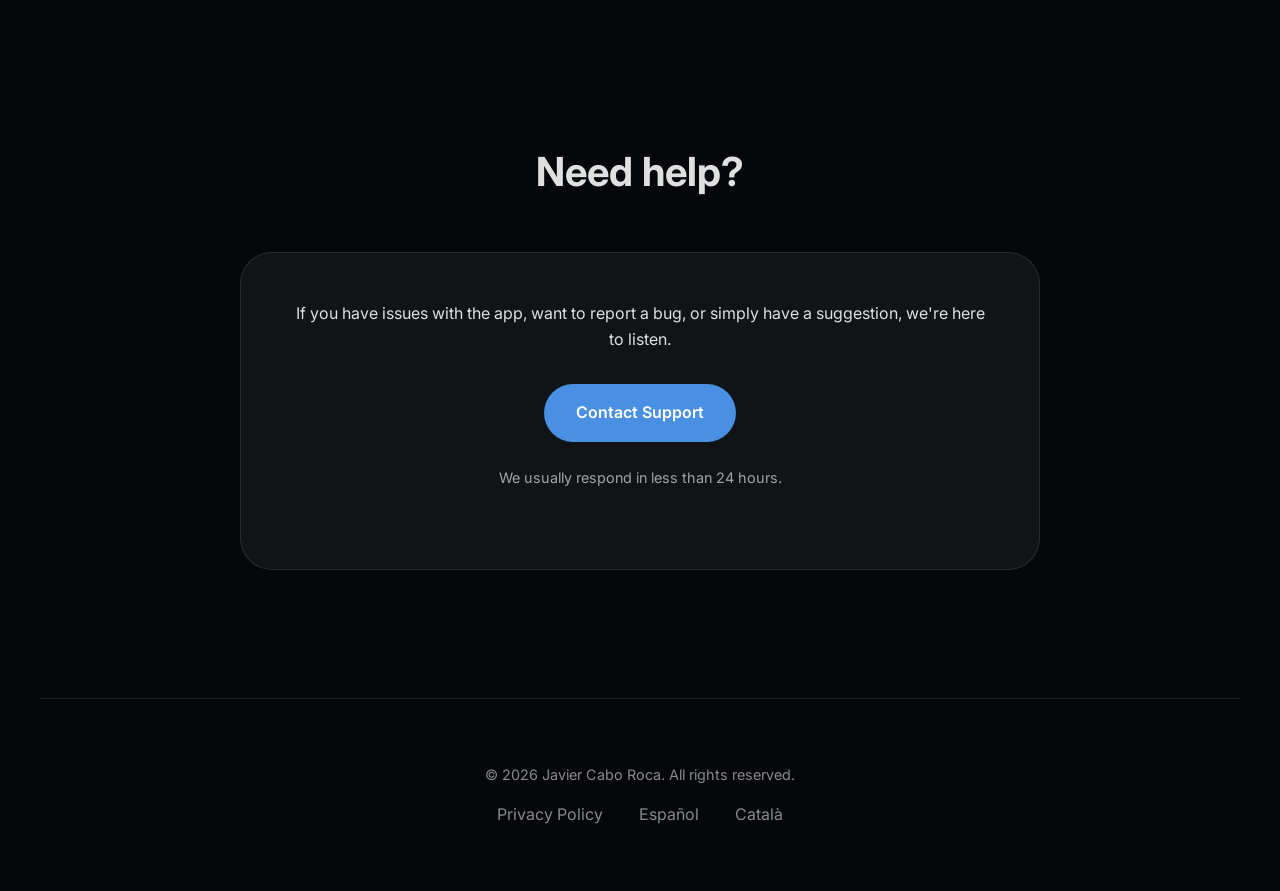
==== commit 2b18c912: "feat: Add App Store badge and associated styling to the landing pages." ====
--- a/index.html
+++ b/index.html
@@ -38,7 +38,12 @@
                 <h1>Your daily dose of galactic wonder.</h1>
                 <p>Explore curious facts about science, history, and nature with an interface inspired by the planets of
                     the solar system.</p>
-                <a href="#support" class="cta-button">Get Support</a>
+                <div class="hero-buttons">
+                    <a href="https://apps.apple.com/es/app/curiosity/id6756880503" target="_blank" rel="noopener noreferrer" class="app-store-badge">
+                        <img src="assets/images/app-store-badge.svg" alt="Download on the App Store">
+                    </a>
+                    <a href="#support" class="cta-button">Get Support</a>
+                </div>
             </div>
             <div class="hero-image">
                 <img src="assets/images/hero.png" alt="Curiosity App Preview">
--- a/styles.css
+++ b/styles.css
@@ -224,6 +224,28 @@
     box-shadow: 0 10px 20px rgba(74, 144, 226, 0.3);
 }
 
+.hero-buttons {
+    display: flex;
+    align-items: center;
+    gap: 1.5rem;
+    flex-wrap: wrap;
+}
+
+.app-store-badge {
+    display: inline-block;
+    transition: transform 0.3s, opacity 0.3s;
+}
+
+.app-store-badge:hover {
+    transform: translateY(-3px);
+    opacity: 0.9;
+}
+
+.app-store-badge img {
+    height: 48px;
+    width: auto;
+}
+
 /* Sections */
 section {
     padding: 6rem 0;
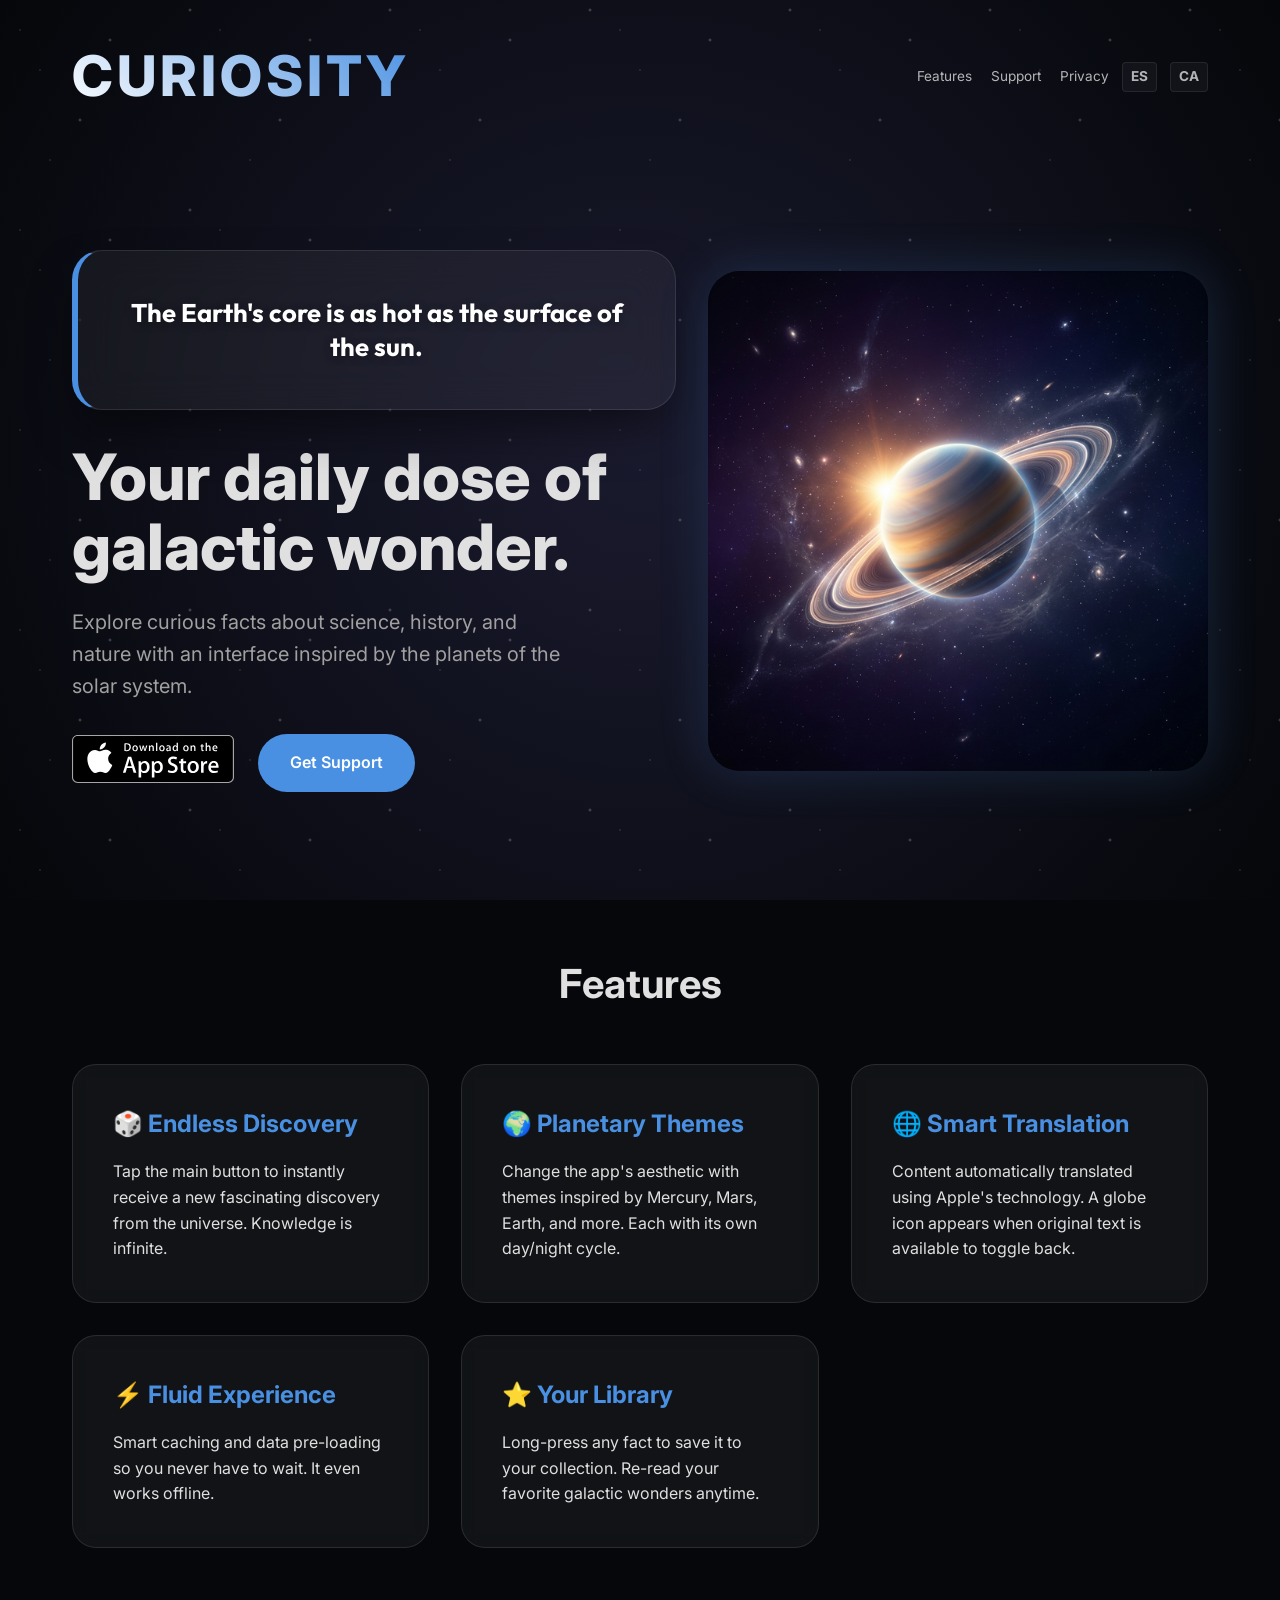
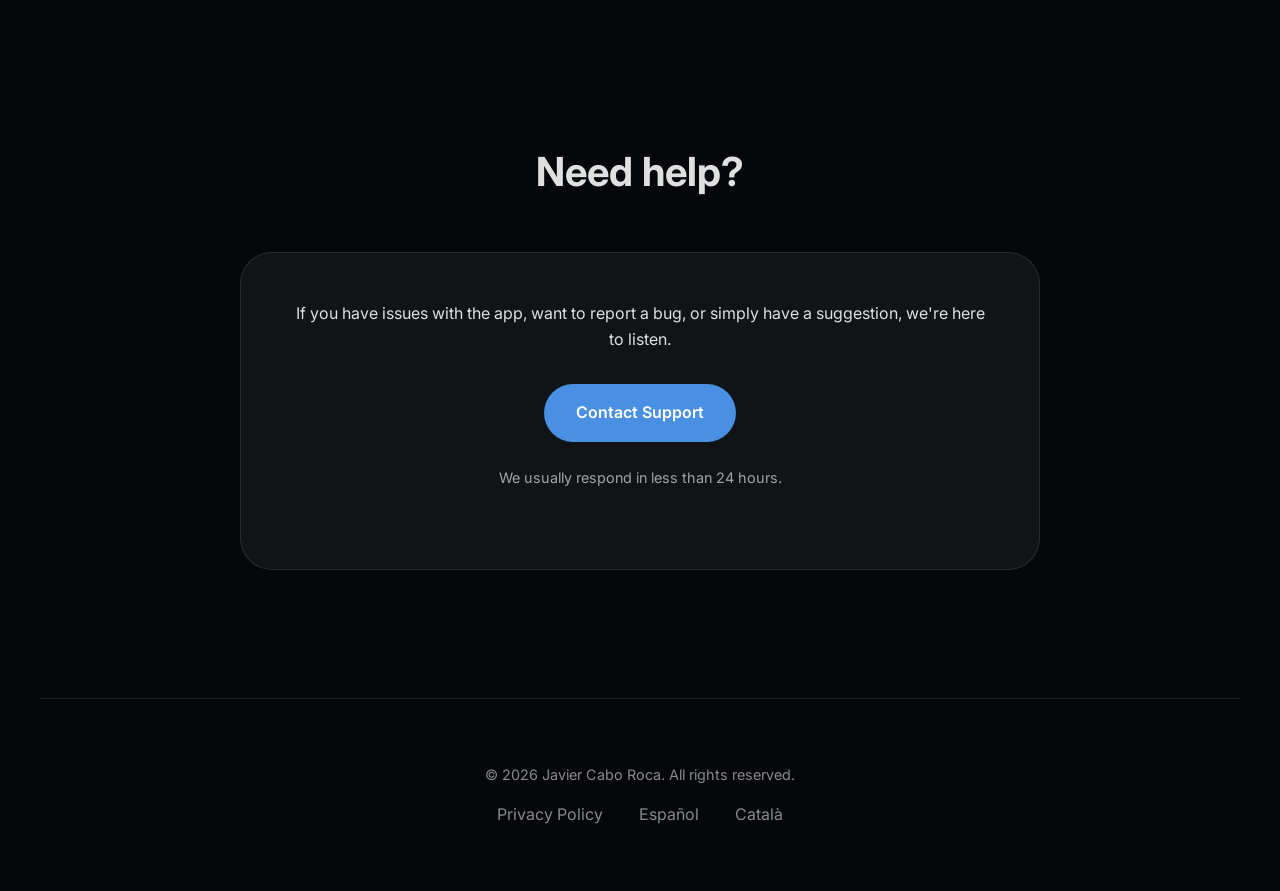
==== commit 7ac93fa9: "Add Favorites feature to website" ====
--- a/index.html
+++ b/index.html
@@ -72,6 +72,10 @@
                     <h3>⚡ Fluid Experience</h3>
                     <p>Smart caching and data pre-loading so you never have to wait. It even works offline.</p>
                 </div>
+                <div class="feature-card">
+                    <h3>⭐️ Your Library</h3>
+                    <p>Long-press any fact to save it to your collection. Re-read your favorite galactic wonders anytime.</p>
+                </div>
             </div>
         </section>
 
--- a/styles.css
+++ b/styles.css
@@ -375,11 +375,37 @@
         font-size: 2.5rem;
     }
 
+    .hero {
+        flex-direction: column;
+        text-align: center;
+        padding: 2rem 0;
+    }
+
+    .hero-content {
+        padding-right: 0;
+    }
+
+    .hero-image {
+        max-width: 100%;
+        margin-top: 2rem;
+    }
+
     .hero p {
         margin: 0 auto 2rem;
         font-size: 1.1rem;
     }
 
+    .hero-buttons {
+        justify-content: center;
+        flex-direction: column;
+        align-items: center;
+        gap: 1rem;
+    }
+
+    .app-store-badge img {
+        height: 52px;
+    }
+
     .features-grid {
         grid-template-columns: 1fr;
     }
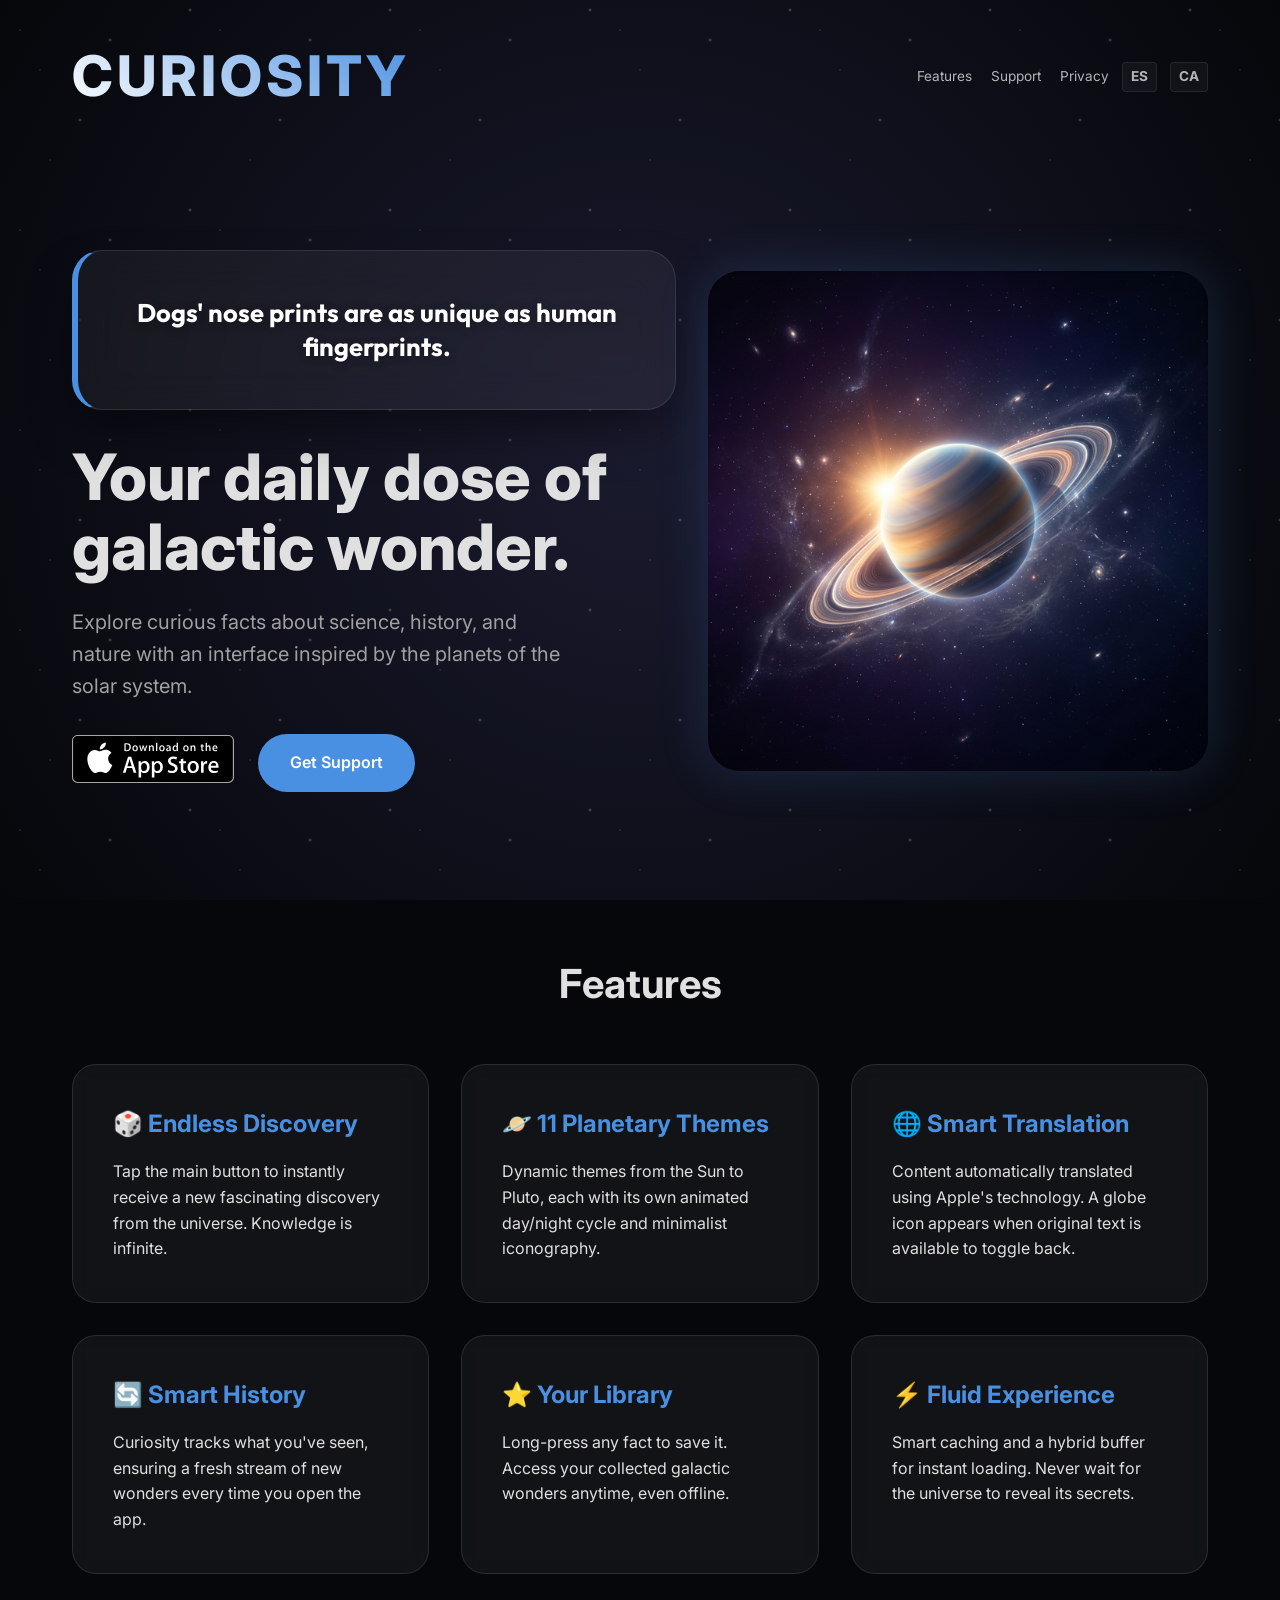
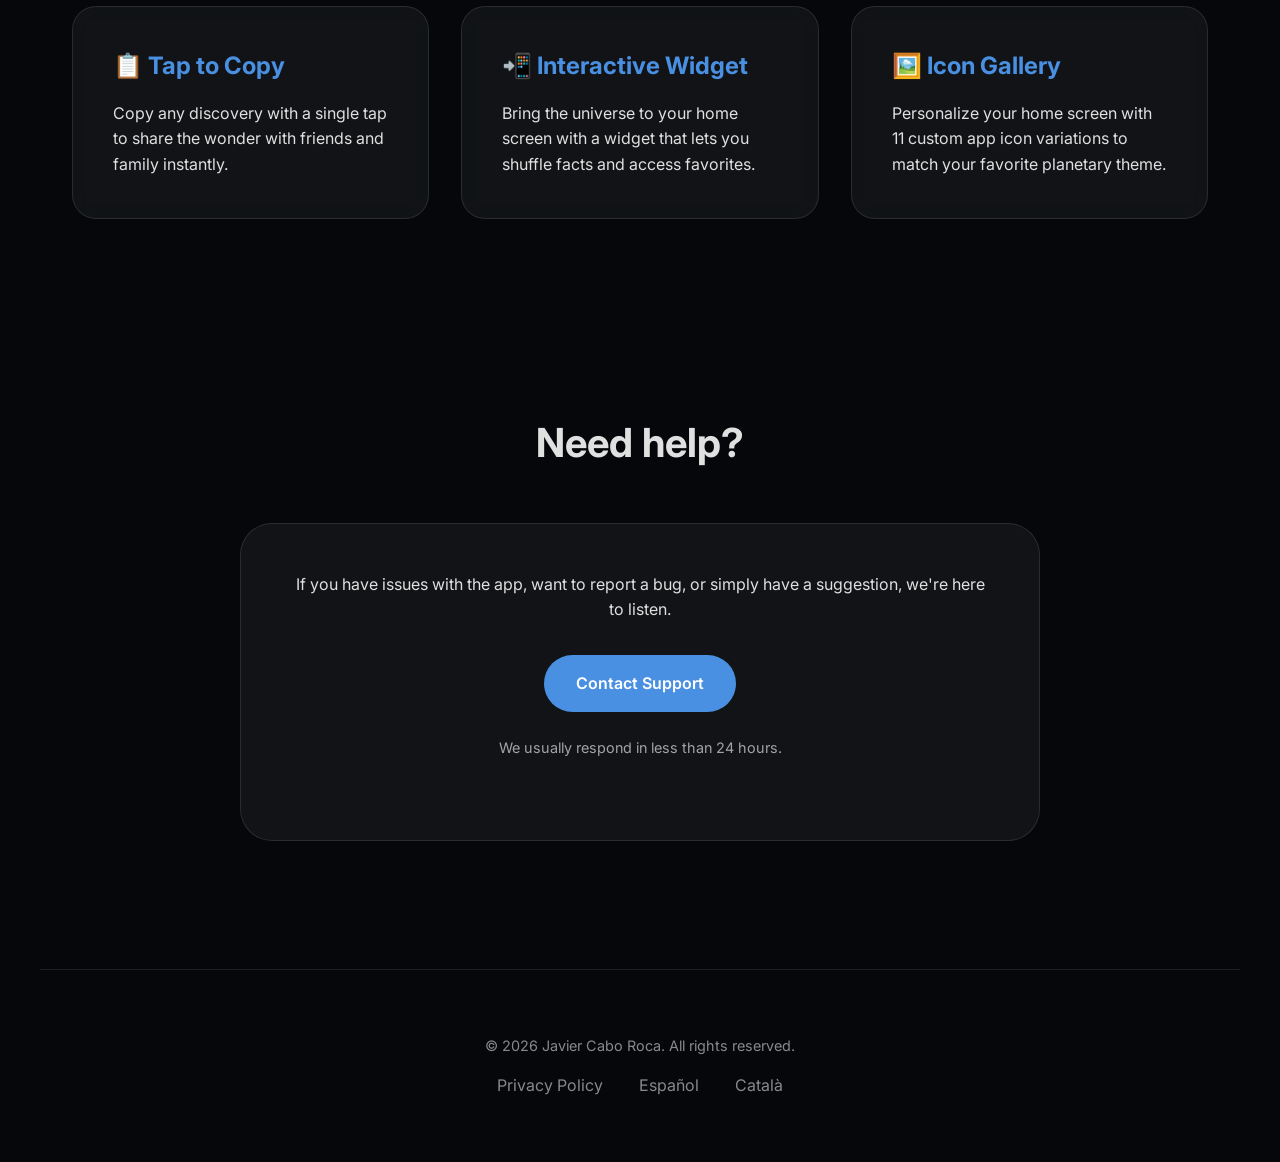
==== commit f696fd33: "Update website features and privacy policy in all languages" ====
--- a/index.html
+++ b/index.html
@@ -59,9 +59,8 @@
                         is infinite.</p>
                 </div>
                 <div class="feature-card">
-                    <h3>🌍 Planetary Themes</h3>
-                    <p>Change the app's aesthetic with themes inspired by Mercury, Mars, Earth, and more. Each with its
-                        own day/night cycle.</p>
+                    <h3>🪐 11 Planetary Themes</h3>
+                    <p>Dynamic themes from the Sun to Pluto, each with its own animated day/night cycle and minimalist iconography.</p>
                 </div>
                 <div class="feature-card">
                     <h3>🌐 Smart Translation</h3>
@@ -69,12 +68,28 @@
                         text is available to toggle back.</p>
                 </div>
                 <div class="feature-card">
-                    <h3>⚡ Fluid Experience</h3>
-                    <p>Smart caching and data pre-loading so you never have to wait. It even works offline.</p>
+                    <h3>🔄 Smart History</h3>
+                    <p>Curiosity tracks what you've seen, ensuring a fresh stream of new wonders every time you open the app.</p>
                 </div>
                 <div class="feature-card">
                     <h3>⭐️ Your Library</h3>
-                    <p>Long-press any fact to save it to your collection. Re-read your favorite galactic wonders anytime.</p>
+                    <p>Long-press any fact to save it. Access your collected galactic wonders anytime, even offline.</p>
+                </div>
+                <div class="feature-card">
+                    <h3>⚡ Fluid Experience</h3>
+                    <p>Smart caching and a hybrid buffer for instant loading. Never wait for the universe to reveal its secrets.</p>
+                </div>
+                <div class="feature-card">
+                    <h3>📋 Tap to Copy</h3>
+                    <p>Copy any discovery with a single tap to share the wonder with friends and family instantly.</p>
+                </div>
+                <div class="feature-card">
+                    <h3>📲 Interactive Widget</h3>
+                    <p>Bring the universe to your home screen with a widget that lets you shuffle facts and access favorites.</p>
+                </div>
+                <div class="feature-card">
+                    <h3>🖼️ Icon Gallery</h3>
+                    <p>Personalize your home screen with 11 custom app icon variations to match your favorite planetary theme.</p>
                 </div>
             </div>
         </section>
